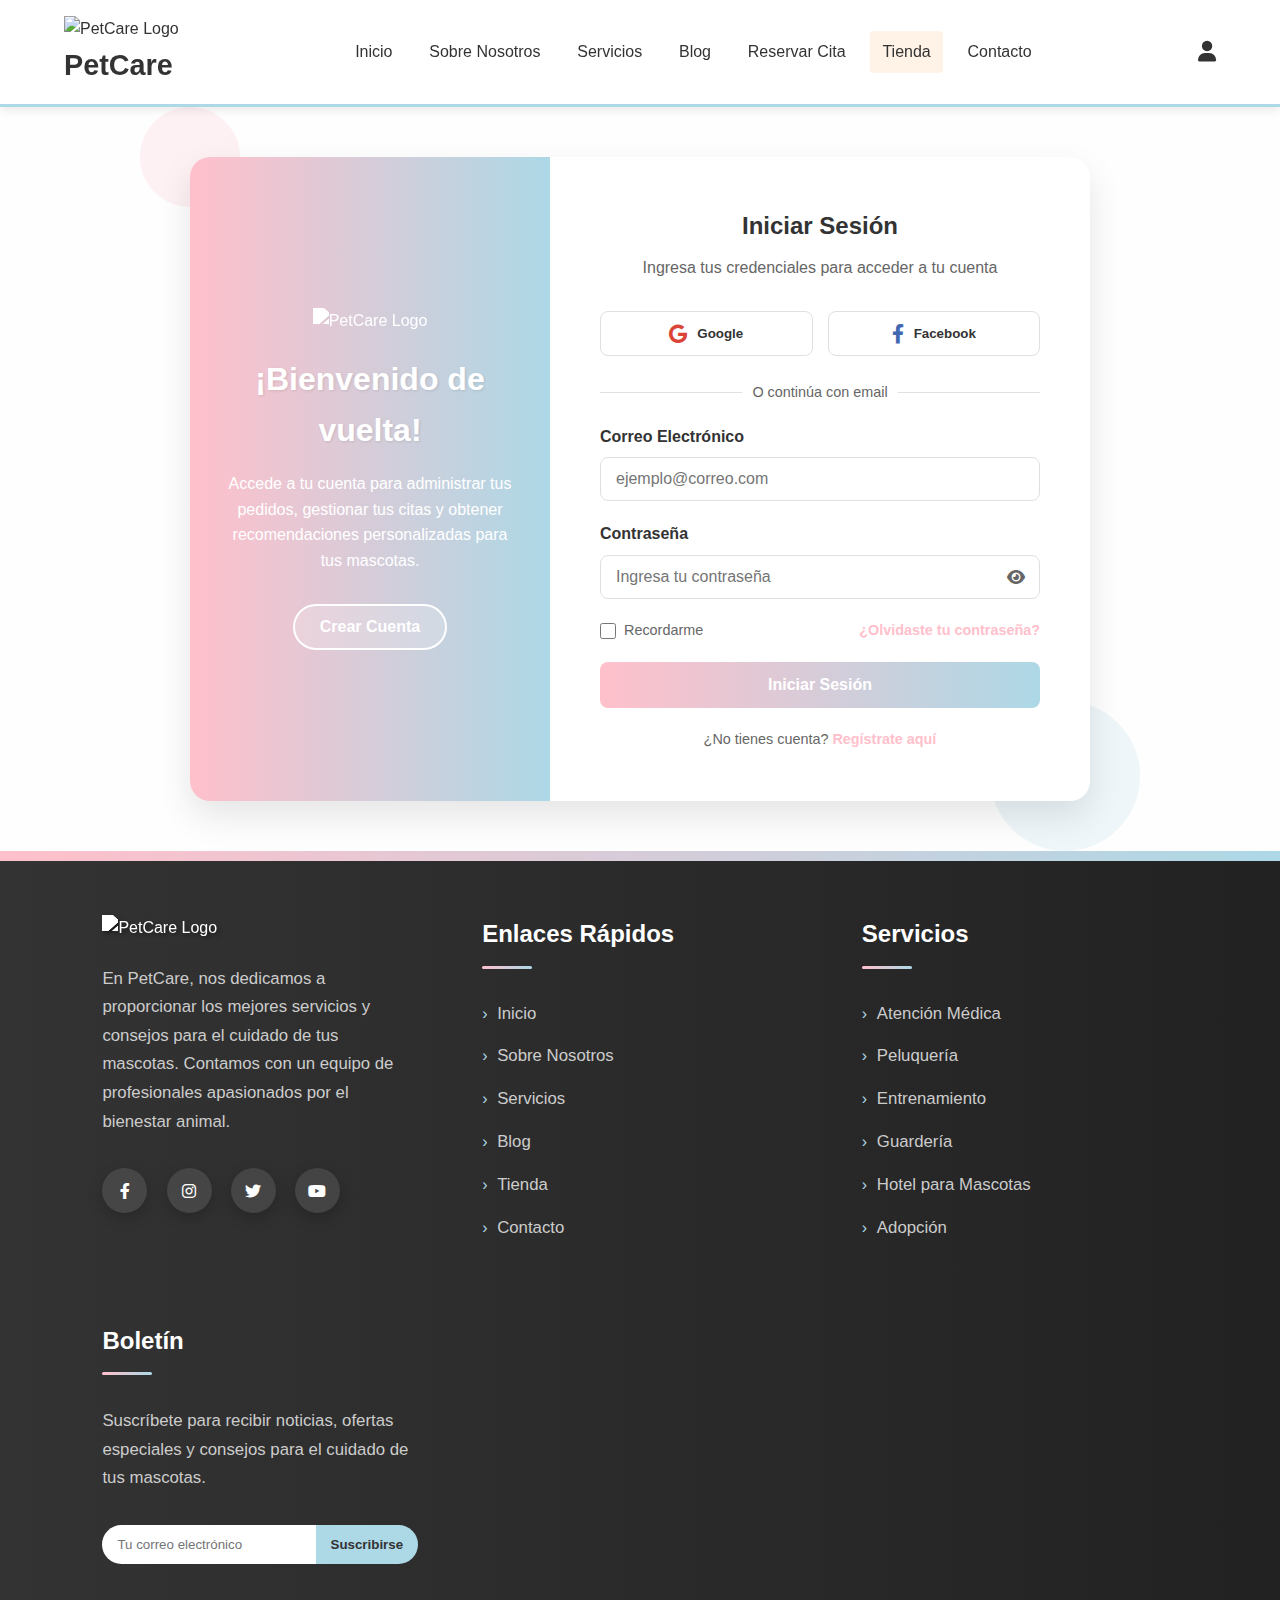
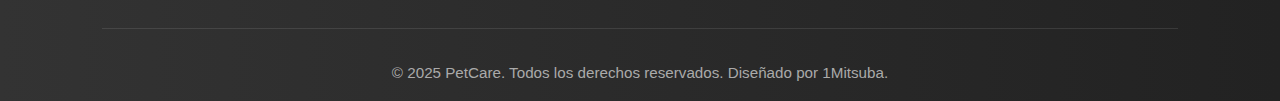
==== login.html @ c2512a58 "Add files via upload" ====
<!DOCTYPE html>
<html lang="es">
<head>
    <meta charset="UTF-8">
    <meta name="viewport" content="width=device-width, initial-scale=1.0">
    <title>Iniciar Sesión - PetCare</title>
    <link rel="stylesheet" href="login-styles.css">
    <!-- Font Awesome para iconos -->
    <link rel="stylesheet" href="https://cdnjs.cloudflare.com/ajax/libs/font-awesome/6.0.0-beta3/css/all.min.css">
</head>
<body>
    <!-- Cabecera con navegación -->
    <header>
        <div class="logo-container">
            <a href="index.html">
                <img src="logo.png" alt="PetCare Logo" class="logo">
                <h1>PetCare</h1>
            </a>
        </div>
        
        <button class="menu-toggle" id="menuToggle">
            <i class="fas fa-bars"></i>
        </button>
        
        <div class="nav-container" id="navContainer">
            <button class="close-menu" id="closeMenu">
                <i class="fas fa-times"></i>
            </button>
            <nav>
                <ul class="nav-links">
                    <li><a href="index.html">Inicio</a></li>
                    <li><a href="about.html">Sobre Nosotros</a></li>
                    <li><a href="services.html">Servicios</a></li>
                    <li><a href="blog.html">Blog</a></li>
                    <li><a href="appointment.html">Reservar Cita</a></li>
                    <li><a href="shop.html" class="shop-link">Tienda</a></li>
                    <li><a href="contact.html">Contacto</a></li>
                </ul>
            </nav>
        </div>
        
        <div class="nav-icons">
            <a href="login.html" class="nav-icon">
                <i class="fas fa-user"></i>
            </a>
        </div>
        
        <div class="nav-overlay" id="navOverlay"></div>
    </header>

    <!-- Contenido principal -->
    <div class="auth-container">
        <div class="auth-card">
            <!-- Panel de información (izquierda) -->
            <div class="auth-info">
                <div class="auth-info-content">
                    <img src="logo.png" alt="PetCare Logo" class="info-logo">
                    <h2 class="info-title">¡Bienvenido de vuelta!</h2>
                    <p class="info-text">Accede a tu cuenta para administrar tus pedidos, gestionar tus citas y obtener recomendaciones personalizadas para tus mascotas.</p>
                    <button class="info-btn" id="showRegisterBtn">Crear Cuenta</button>
                </div>
            </div>
            
            <!-- Panel de formulario (derecha) -->
            <div class="auth-form">
                <!-- Formulario de inicio de sesión -->
                <div id="loginForm">
                    <h2 class="auth-title">Iniciar Sesión</h2>
                    <p class="auth-subtitle">Ingresa tus credenciales para acceder a tu cuenta</p>
                    
                    <div class="social-auth">
                        <button class="social-btn google">
                            <i class="fab fa-google"></i>
                            <span>Google</span>
                        </button>
                        <button class="social-btn facebook">
                            <i class="fab fa-facebook-f"></i>
                            <span>Facebook</span>
                        </button>
                    </div>
                    
                    <div class="separator">O continúa con email</div>
                    
                    <form>
                        <div class="form-group">
                            <label for="email">Correo Electrónico</label>
                            <input type="email" id="email" class="form-control" placeholder="ejemplo@correo.com" required>
                        </div>
                        <div class="form-group">
                            <label for="password">Contraseña</label>
                            <div class="password-container">
                                <input type="password" id="password" class="form-control" placeholder="Ingresa tu contraseña" required>
                                <i class="fas fa-eye toggle-password" id="togglePassword"></i>
                            </div>
                        </div>
                        <div class="remember-forgot">
                            <label class="remember-me">
                                <input type="checkbox">
                                <span>Recordarme</span>
                            </label>
                            <a href="#" class="forgot-password">¿Olvidaste tu contraseña?</a>
                        </div>
                        <button type="submit" class="auth-btn">Iniciar Sesión</button>
                        <p class="extra-links">¿No tienes cuenta? <a href="#" id="showRegisterLink">Regístrate aquí</a></p>
                    </form>
                </div>
                
                <!-- Formulario de registro -->
                <div id="registerForm">
                    <h2 class="auth-title">Crear Cuenta</h2>
                    <p class="auth-subtitle">Crea una cuenta para disfrutar de todos nuestros servicios</p>
                    
                    <div class="social-auth">
                        <button class="social-btn google">
                            <i class="fab fa-google"></i>
                            <span>Google</span>
                        </button>
                        <button class="social-btn facebook">
                            <i class="fab fa-facebook-f"></i>
                            <span>Facebook</span>
                        </button>
                    </div>
                    
                    <div class="separator">O regístrate con email</div>
                    
                    <form>
                        <div class="form-group">
                            <label for="reg-name">Nombre Completo</label>
                            <input type="text" id="reg-name" class="form-control" placeholder="Ingresa tu nombre completo" required>
                        </div>
                        <div class="form-group">
                            <label for="reg-email">Correo Electrónico</label>
                            <input type="email" id="reg-email" class="form-control" placeholder="ejemplo@correo.com" required>
                        </div>
                        <div class="form-group">
                            <label for="reg-password">Contraseña</label>
                            <div class="password-container">
                                <input type="password" id="reg-password" class="form-control" placeholder="Crea una contraseña" required>
                                <i class="fas fa-eye toggle-password" id="toggleRegPassword"></i>
                            </div>
                        </div>
                        <div class="form-group">
                            <label for="reg-confirm">Confirmar Contraseña</label>
                            <div class="password-container">
                                <input type="password" id="reg-confirm" class="form-control" placeholder="Confirma tu contraseña" required>
                                <i class="fas fa-eye toggle-password" id="toggleConfirmPassword"></i>
                            </div>
                        </div>
                        <div class="terms-checkbox">
                            <input type="checkbox" id="terms" required>
                            <label for="terms">He leído y acepto los <a href="#">Términos y Condiciones</a> y la <a href="#">Política de Privacidad</a> de PetCare</label>
                        </div>
                        <button type="submit" class="auth-btn">Crear Cuenta</button>
                        <p class="extra-links">¿Ya tienes cuenta? <a href="#" id="showLoginLink">Inicia sesión aquí</a></p>
                    </form>
                </div>
            </div>
        </div>
    </div>

    <!-- Pie de página -->
    <footer>
        <div class="footer-container">
            <div class="footer-column">
                <img src="logo.png" alt="PetCare Logo" class="footer-logo">
                <p>En PetCare, nos dedicamos a proporcionar los mejores servicios y consejos para el cuidado de tus mascotas. Contamos con un equipo de profesionales apasionados por el bienestar animal.</p>
                <div class="social-icons">
                    <a href="#"><i class="fab fa-facebook-f"></i></a>
                    <a href="#"><i class="fab fa-instagram"></i></a>
                    <a href="#"><i class="fab fa-twitter"></i></a>
                    <a href="#"><i class="fab fa-youtube"></i></a>
                </div>
            </div>
            
            <div class="footer-column">
                <h3>Enlaces Rápidos</h3>
                <ul class="footer-links">
                    <li><a href="index.html">Inicio</a></li>
                    <li><a href="about.html">Sobre Nosotros</a></li>
                    <li><a href="services.html">Servicios</a></li>
                    <li><a href="blog.html">Blog</a></li>
                    <li><a href="shop.html">Tienda</a></li>
                    <li><a href="contact.html">Contacto</a></li>
                </ul>
            </div>
            
            <div class="footer-column">
                <h3>Servicios</h3>
                <ul class="footer-links">
                    <li><a href="services.html#medical">Atención Médica</a></li>
                    <li><a href="services.html#grooming">Peluquería</a></li>
                    <li><a href="services.html#training">Entrenamiento</a></li>
                    <li><a href="services.html#daycare">Guardería</a></li>
                    <li><a href="services.html#hotel">Hotel para Mascotas</a></li>
                    <li><a href="services.html#adoption">Adopción</a></li>
                </ul>
            </div>
            
            <div class="footer-column">
                <h3>Boletín</h3>
                <p>Suscríbete para recibir noticias, ofertas especiales y consejos para el cuidado de tus mascotas.</p>
                <form class="footer-newsletter-form">
                    <input type="email" placeholder="Tu correo electrónico" required>
                    <button type="submit" class="footer-newsletter-btn">Suscribirse</button>
                </form>
            </div>
        </div>
        
        <div class="copyright">
            &copy; 2025 PetCare. Todos los derechos reservados. Diseñado por 1Mitsuba.
        </div>
    </footer>

    <!-- Script para interactividad -->
    <script>
        document.addEventListener('DOMContentLoaded', function() {
            // Menú hamburguesa
            const menuToggle = document.getElementById('menuToggle');
            const closeMenu = document.getElementById('closeMenu');
            const navContainer = document.getElementById('navContainer');
            const navOverlay = document.getElementById('navOverlay');
            
            if (menuToggle && closeMenu && navContainer && navOverlay) {
                menuToggle.addEventListener('click', function() {
                    navContainer.classList.add('active');
                    navOverlay.classList.add('active');
                    document.body.classList.add('menu-open');
                    document.body.style.overflow = 'hidden';
                });
                
                closeMenu.addEventListener('click', closeNav);
                navOverlay.addEventListener('click', closeNav);
                
                const navLinks = document.querySelectorAll('.nav-links a');
                navLinks.forEach(link => {
                    link.addEventListener('click', closeNav);
                });
            }
            
            function closeNav() {
                if (navContainer && navOverlay) {
                    navContainer.classList.remove('active');
                    navOverlay.classList.remove('active');
                    document.body.classList.remove('menu-open');
                    document.body.style.overflow = '';
                }
            }
            
            // Alternar entre formularios de login y registro
            const loginForm = document.getElementById('loginForm');
            const registerForm = document.getElementById('registerForm');
            const showRegisterBtn = document.getElementById('showRegisterBtn');
            const showRegisterLink = document.getElementById('showRegisterLink');
            const showLoginLink = document.getElementById('showLoginLink');
            const authInfo = document.querySelector('.auth-info-content');
            
            function showRegister() {
                loginForm.style.display = 'none';
                registerForm.style.display = 'block';
                authInfo.innerHTML = `
                    <img src="logo.png" alt="PetCare Logo" class="info-logo">
                    <h2 class="info-title">¡Únete a nuestra comunidad!</h2>
                    <p class="info-text">Regístrate para obtener beneficios exclusivos, descuentos especiales y un seguimiento personalizado para la salud de tus mascotas.</p>
                    <button class="info-btn" id="showLoginBtn">Ya tengo cuenta</button>
                `;
                
                // Agregamos listener al nuevo botón
                document.getElementById('showLoginBtn').addEventListener('click', showLogin);
            }
            
            function showLogin() {
                registerForm.style.display = 'none';
                loginForm.style.display = 'block';
                authInfo.innerHTML = `
                    <img src="logo.png" alt="PetCare Logo" class="info-logo">
                    <h2 class="info-title">¡Bienvenido de vuelta!</h2>
                    <p class="info-text">Accede a tu cuenta para administrar tus pedidos, gestionar tus citas y obtener recomendaciones personalizadas para tus mascotas.</p>
                    <button class="info-btn" id="showRegisterBtn">Crear Cuenta</button>
                `;
                
                // Agregamos listener al nuevo botón
                document.getElementById('showRegisterBtn').addEventListener('click', showRegister);
            }
            
            showRegisterBtn.addEventListener('click', showRegister);
            showRegisterLink.addEventListener('click', function(e) {
                e.preventDefault();
                showRegister();
            });
            
            showLoginLink.addEventListener('click', function(e) {
                e.preventDefault();
                showLogin();
            });
            
            // Mostrar/ocultar contraseñas
            const togglePassword = document.getElementById('togglePassword');
            const toggleRegPassword = document.getElementById('toggleRegPassword');
            const toggleConfirmPassword = document.getElementById('toggleConfirmPassword');
            const passwordField = document.getElementById('password');
            const regPasswordField = document.getElementById('reg-password');
            const confirmPasswordField = document.getElementById('reg-confirm');
            
            togglePassword.addEventListener('click', function() {
                togglePasswordVisibility(passwordField, this);
            });
            
            toggleRegPassword.addEventListener('click', function() {
                togglePasswordVisibility(regPasswordField, this);
            });
            
            toggleConfirmPassword.addEventListener('click', function() {
                togglePasswordVisibility(confirmPasswordField, this);
            });
            
            function togglePasswordVisibility(passwordField, icon) {
                const type = passwordField.getAttribute('type') === 'password' ? 'text' : 'password';
                passwordField.setAttribute('type', type);
                icon.classList.toggle('fa-eye');
                icon.classList.toggle('fa-eye-slash');
            }
        });
    </script>
</body>
</html>
---- login-styles.css ----
/* Variables de color según los solicitados */
:root {
    --color-pink: #FFC0CB;
    --color-light-blue: #ADD8E6;
    --color-light-steel-blue: #B0C4DE;
    --color-peach: #FFDAB9;
    --color-white: #FFFFFF;
    --color-black: #000000;
    --color-dark-gray: #333333;
    --color-medium-gray: #666666;
    --color-light-gray: #F5F5F5;
    
    /* Colores derivados para armonizar */
    --color-pink-light: #FFD6E0;
    --color-pink-dark: #FF9CAB;
    --color-blue-light: #C4E3F3;
    --color-blue-dark: #86B5D9;
    --color-peach-light: #FFF2E6;
    --color-peach-dark: #FFBD8D;
    
    /* Gradientes */
    --gradient-primary: linear-gradient(to right, var(--color-pink), var(--color-light-blue));
    --gradient-secondary: linear-gradient(to right, var(--color-peach), var(--color-light-steel-blue));
}

/* Reset y estilos básicos */
* {
    margin: 0;
    padding: 0;
    box-sizing: border-box;
}

body {
    font-family: 'Segoe UI', Tahoma, Geneva, Verdana, sans-serif;
    line-height: 1.6;
    color: var(--color-dark-gray);
    background-color: var(--color-light-gray);
    background-image: url('login-bg.jpg');
    background-size: cover;
    background-position: center;
    background-attachment: fixed;
    min-height: 100vh;
    display: flex;
    flex-direction: column;
    position: relative;
}

body::before {
    content: '';
    position: absolute;
    top: 0;
    left: 0;
    width: 100%;
    height: 100%;
    background-color: rgba(255, 255, 255, 0.85);
    z-index: -1;
}

a {
    text-decoration: none;
    color: inherit;
}

ul {
    list-style: none;
}

img {
    max-width: 100%;
    height: auto;
}

.container {
    width: 100%;
    max-width: 1200px;
    margin: 0 auto;
    padding: 0 1.5rem;
}

/* Cabecera con menú hamburguesa */
header {
    background-color: var(--color-white);
    padding: 1rem 5%;
    display: flex;
    justify-content: space-between;
    align-items: center;
    box-shadow: 0 2px 10px rgba(0, 0, 0, 0.1);
    position: sticky;
    top: 0;
    z-index: 1000;
    border-bottom: 3px solid var(--color-light-blue);
}

.logo-container {
    display: flex;
    align-items: center;
}

.logo {
    width: 50px;
    height: 50px;
    margin-right: 10px;
}

.logo-container h1 {
    color: var(--color-dark-gray);
    font-size: 1.8rem;
}

.nav-links {
    display: flex;
    gap: 0.8rem;
}

.nav-links a {
    color: var(--color-dark-gray);
    font-weight: 500;
    padding: 8px 12px;
    border-radius: 4px;
    transition: all 0.3s ease;
    display: block;
}

.nav-links a:hover, .nav-links a.active {
    background-color: var(--color-light-blue);
    color: var(--color-dark-gray);
}

.nav-links a.shop-link {
    background-color: var(--color-peach-light);
    color: var(--color-dark-gray);
}

.nav-links a.shop-link:hover {
    background-color: var(--color-peach);
}

/* Iconos de carrito y usuario */
.nav-icons {
    display: flex;
    gap: 20px;
    align-items: center;
}

.nav-icon {
    font-size: 1.3rem;
    color: var(--color-dark-gray);
    position: relative;
    cursor: pointer;
    transition: all 0.3s ease;
}

.nav-icon:hover {
    color: var(--color-pink);
}

.cart-count {
    position: absolute;
    top: -8px;
    right: -8px;
    background-color: var(--color-pink);
    color: var(--color-white);
    font-size: 0.7rem;
    width: 18px;
    height: 18px;
    border-radius: 50%;
    display: flex;
    justify-content: center;
    align-items: center;
    font-weight: bold;
}

/* Menú hamburguesa */
.menu-toggle {
    display: none;
    background: none;
    border: none;
    cursor: pointer;
    font-size: 1.5rem;
    color: var(--color-dark-gray);
    z-index: 1001;
}

.menu-toggle:focus {
    outline: none;
}

.close-menu {
    display: none; /* Oculto por defecto */
    position: absolute;
    top: 1.5rem;
    right: 1.5rem;
    background: none;
    border: none;
    font-size: 1.8rem;
    color: var(--color-dark-gray);
    cursor: pointer;
    z-index: 1002;
}

.nav-overlay {
    display: none; /* Oculto por defecto */
}

/* Contenedor principal con tarjetas de login/registro */
.auth-container {
    max-width: 900px;
    margin: 50px auto;
    display: flex;
    justify-content: center;
    position: relative;
    min-height: 600px;
}

.auth-card {
    background-color: var(--color-white);
    width: 100%;
    border-radius: 20px;
    box-shadow: 0 15px 35px rgba(0, 0, 0, 0.1);
    overflow: hidden;
    position: relative;
    z-index: 5;
    display: flex;
}

/* Panel de info (izquierda) */
.auth-info {
    width: 40%;
    background: var(--gradient-primary);
    padding: 50px 30px;
    display: flex;
    flex-direction: column;
    justify-content: center;
    position: relative;
    color: var(--color-white);
    text-align: center;
}

.auth-info::before {
    content: '';
    position: absolute;
    top: 0;
    left: 0;
    width: 100%;
    height: 100%;
    background: url('paw-pattern.png');
    opacity: 0.05;
    animation: moveBackground 30s linear infinite;
}

@keyframes moveBackground {
    0% {
        background-position: 0 0;
    }
    100% {
        background-position: 100% 100%;
    }
}

.auth-info-content {
    position: relative;
    z-index: 2;
}

.info-logo {
    width: 80px;
    height: 80px;
    margin: 0 auto 20px;
    filter: brightness(0) invert(1);
}

.info-title {
    font-size: 2rem;
    margin-bottom: 15px;
    text-shadow: 1px 1px 3px rgba(0, 0, 0, 0.1);
}

.info-text {
    font-size: 1rem;
    margin-bottom: 30px;
    line-height: 1.6;
}

.info-btn {
    background-color: rgba(255, 255, 255, 0.2);
    color: var(--color-white);
    border: 2px solid var(--color-white);
    padding: 12px 25px;
    border-radius: 30px;
    font-weight: 600;
    cursor: pointer;
    transition: all 0.3s ease;
    font-size: 1rem;
    display: inline-block;
}

.info-btn:hover {
    background-color: var(--color-white);
    color: var(--color-pink);
    transform: translateY(-3px);
    box-shadow: 0 5px 15px rgba(0, 0, 0, 0.1);
}

/* Panel de formulario (derecha) */
.auth-form {
    width: 60%;
    padding: 50px;
    display: flex;
    flex-direction: column;
    justify-content: center;
}

.auth-title {
    font-size: a1.8rem;
    color: var(--color-dark-gray);
    margin-bottom: 10px;
    text-align: center;
}

.auth-subtitle {
    font-size: 1rem;
    color: var(--color-medium-gray);
    margin-bottom: 30px;
    text-align: center;
}

.social-auth {
    display: flex;
    gap: 15px;
    justify-content: center;
    margin-bottom: 25px;
}

.social-btn {
    display: flex;
    align-items: center;
    justify-content: center;
    gap: 10px;
    background-color: var(--color-white);
    border: 1px solid #e0e0e0;
    padding: 12px 20px;
    border-radius: 8px;
    font-weight: 600;
    color: var(--color-dark-gray);
    cursor: pointer;
    transition: all 0.3s ease;
    flex: 1;
}

.social-btn:hover {
    box-shadow: 0 5px 15px rgba(0, 0, 0, 0.05);
    transform: translateY(-3px);
    border-color: var(--color-light-blue);
}

.social-btn i {
    font-size: 1.2rem;
}

.social-btn.google i {
    color: #DB4437;
}

.social-btn.facebook i {
    color: #4267B2;
}

.separator {
    display: flex;
    align-items: center;
    text-align: center;
    margin: 20px 0;
    color: var(--color-medium-gray);
    font-size: 0.9rem;
}

.separator::before,
.separator::after {
    content: '';
    flex: 1;
    border-bottom: 1px solid #e0e0e0;
}

.separator::before {
    margin-right: 10px;
}

.separator::after {
    margin-left: 10px;
}

.form-group {
    margin-bottom: 20px;
}

.form-group label {
    display: block;
    margin-bottom: 8px;
    font-weight: 600;
    color: var(--color-dark-gray);
}

.form-control {
    width: 100%;
    padding: 12px 15px;
    border: 1px solid #e0e0e0;
    border-radius: 8px;
    font-size: 1rem;
    color: var(--color-dark-gray);
    background-color: var(--color-white);
    transition: all 0.3s ease;
}

.form-control:focus {
    outline: none;
    border-color: var(--color-pink);
    box-shadow: 0 0 10px rgba(255, 192, 203, 0.25);
}

.password-container {
    position: relative;
}

.toggle-password {
    position: absolute;
    right: 15px;
    top: 50%;
    transform: translateY(-50%);
    cursor: pointer;
    color: var(--color-medium-gray);
    font-size: 1rem;
}

.remember-forgot {
    display: flex;
    justify-content: space-between;
    align-items: center;
    margin-bottom: 20px;
}

.remember-me {
    display: flex;
    align-items: center;
    gap: 8px;
    color: var(--color-medium-gray);
    font-size: 0.9rem;
}

.remember-me input {
    width: 16px;
    height: 16px;
    accent-color: var(--color-pink);
}

.forgot-password {
    color: var(--color-pink);
    font-size: 0.9rem;
    font-weight: 600;
    transition: all 0.3s ease;
}

.forgot-password:hover {
    color: var(--color-pink-dark);
}

.auth-btn {
    background: var(--gradient-primary);
    color: var(--color-white);
    border: none;
    padding: 14px 25px;
    border-radius: 8px;
    font-weight: 600;
    cursor: pointer;
    transition: all 0.3s ease;
    font-size: 1rem;
    text-align: center;
    width: 100%;
    margin-bottom: 20px;
}

.auth-btn:hover {
    transform: translateY(-3px);
    box-shadow: 0 5px 15px rgba(0, 0, 0, 0.1);
}

.extra-links {
    text-align: center;
    font-size: 0.9rem;
    color: var(--color-medium-gray);
}

.extra-links a {
    color: var(--color-pink);
    font-weight: 600;
    transition: all 0.3s ease;
}

.extra-links a:hover {
    color: var(--color-pink-dark);
}

/* Tarjetas de login y register (solo una se muestra a la vez) */
#registerForm {
    display: none;
}

.terms-checkbox {
    display: flex;
    align-items: flex-start;
    margin-bottom: 20px;
    gap: 10px;
}

.terms-checkbox input {
    width: 16px;
    height: 16px;
    margin-top: 4px;
    accent-color: var(--color-pink);
}

.terms-checkbox label {
    font-size: 0.9rem;
    color: var(--color-medium-gray);
    line-height: 1.4;
}

/* Animaciones */
@keyframes slideInLeft {
    from {
        opacity: 0;
        transform: translateX(-50px);
    }
    to {
        opacity: 1;
        transform: translateX(0);
    }
}

@keyframes slideInRight {
    from {
        opacity: 0;
        transform: translateX(50px);
    }
    to {
        opacity: 1;
        transform: translateX(0);
    }
}

.auth-info {
    animation: slideInLeft 0.8s ease forwards;
}

.auth-form {
    animation: slideInRight 0.8s ease forwards;
}

/* Elementos decorativos */
.auth-container::before {
    content: '';
    position: absolute;
    top: -50px;
    left: -50px;
    width: 100px;
    height: 100px;
    background-color: rgba(255, 192, 203, 0.2);
    border-radius: 50%;
}

.auth-container::after {
    content: '';
    position: absolute;
    bottom: -50px;
    right: -50px;
    width: 150px;
    height: 150px;
    background-color: rgba(173, 216, 230, 0.2);
    border-radius: 50%;
}

/* Pie de página */
footer {
    background: linear-gradient(to right, var(--color-dark-gray), #222);
    color: var(--color-white);
    padding: 4rem 8% 1rem;
    position: relative;
    overflow: hidden;
    margin-top: auto;
}

footer::before {
    content: '';
    position: absolute;
    top: 0;
    left: 0;
    width: 100%;
    height: 10px;
    background: var(--gradient-primary);
}

.footer-container {
    display: grid;
    grid-template-columns: repeat(auto-fit, minmax(250px, 1fr));
    gap: 4rem;
    margin-bottom: 4rem;
}

.footer-logo {
    width: 80px;
    height: 80px;
    margin-bottom: 1.5rem;
    filter: brightness(0) invert(1) drop-shadow(2px 2px 2px rgba(0, 0, 0, 0.5));
    transition: transform 0.3s ease;
}

.footer-logo:hover {
    transform: rotate(10deg);
}

.footer-column p {
    margin-bottom: 2rem;
    color: #ccc;
    font-size: 1.05rem;
    line-height: 1.7;
}

.social-icons {
    display: flex;
    gap: 1.2rem;
}

.social-icons a {
    width: 45px;
    height: 45px;
    background-color: rgba(255, 255, 255, 0.1);
    display: flex;
    justify-content: center;
    align-items: center;
    border-radius: 50%;
    transition: all 0.5s ease;
    box-shadow: 0 5px 15px rgba(0, 0, 0, 0.2);
    color: var(--color-white);
}

.social-icons a:hover {
    transform: translateY(-8px) rotate(360deg);
}

.social-icons a:nth-child(1):hover {
    background-color: #3b5998;
}

.social-icons a:nth-child(2):hover {
    background: linear-gradient(45deg, #f09433, #e6683c, #dc2743, #cc2366, #bc1888);
}

.social-icons a:nth-child(3):hover {
    background-color: #1da1f2;
}

.social-icons a:nth-child(4):hover {
    background-color: #ff0000;
}

.footer-column h3 {
    margin-bottom: 2rem;
    color: var(--color-white);
    font-size: 1.5rem;
    position: relative;
    padding-bottom: 15px;
    display: inline-block;
}

.footer-column h3::after {
    content: '';
    position: absolute;
    bottom: 0;
    left: 0;
    width: 50px;
    height: 3px;
    background: var(--gradient-primary);
    border-radius: 3px;
}

.footer-links li {
    margin-bottom: 1rem;
    transition: all 0.3s ease;
    position: relative;
    padding-left: 15px;
}

.footer-links li::before {
    content: "›";
    position: absolute;
    left: 0;
    top: 0;
    color: var(--color-light-blue);
    transition: all 0.3s ease;
}

.footer-links li:hover::before {
    left: 5px;
    color: var(--color-pink);
}

.footer-links a {
    color: #ccc;
    transition: all 0.3s ease;
    font-size: 1.05rem;
}

.footer-links a:hover {
    color: var(--color-light-blue);
}

/* Formulario de newsletter */
.footer-newsletter-form {
    display: flex;
    margin-top: 1.5rem;
    max-width: 100%;
}

.footer-newsletter-form input {
    flex: 1;
    padding: 12px 15px;
    border: none;
    border-radius: 30px 0 0 30px;
    color: var(--color-dark-gray);
}

.footer-newsletter-btn {
    background-color: var(--color-light-blue);
    color: var(--color-dark-gray);
    border: none;
    padding: 12px 15px;
    border-radius: 0 30px 30px 0;
    cursor: pointer;
    white-space: nowrap;
    min-width: fit-content;
    font-weight: 600;
}

.footer-newsletter-btn:hover {
    background-color: var(--color-blue-dark);
    color: var(--color-white);
}

.copyright {
    text-align: center;
    padding-top: 2rem;
    border-top: 1px solid rgba(255, 255, 255, 0.1);
    color: #aaa;
    font-size: 0.95rem;
}

/* Media queries */
@media (max-width: 992px) {
    .auth-card {
        width: 90%;
        flex-direction: column;
    }
    
    .auth-info {
        width: 100%;
        padding: 40px 30px;
    }
    
    .auth-form {
        width: 100%;
    }
}

@media (max-width: 768px) {
    .menu-toggle {
        display: block;
    }
    
    /* Ocultar el botón de menú cuando el menú está abierto */
    body.menu-open .menu-toggle {
        display: none;
    }
    
    .nav-container {
        position: fixed;
        top: 0;
        right: -100%;
        width: 75%;
        height: 100vh;
        background-color: var(--color-white);
        z-index: 1000;
        box-shadow: -5px 0 15px rgba(0, 0, 0, 0.1);
        transition: all 0.4s ease;
        display: flex;
        flex-direction: column;
        justify-content: center;
        padding: 2rem;
    }
    
    .nav-container.active {
        right: 0;
    }
    
    .nav-container.active .close-menu {
        display: block; /* Mostrar solo cuando el menú está activo */
    }
    
    .nav-links {
        flex-direction: column;
        width: 100%;
        gap: 1rem;
    }
    
    .nav-links li {
        width: 100%;
    }
    
    .nav-links a {
        padding: 1rem;
        text-align: center;
        width: 100%;
        font-size: 1.1rem;
        border-radius: 8px;
    }
    
    .nav-overlay {
        position: fixed;
        top: 0;
        left: 0;
        width: 100%;
        height: 100%;
        background-color: rgba(0, 0, 0, 0.5);
        z-index: 999;
    }
    
    .nav-overlay.active {
        display: block;
    }
    
    .auth-form {
        padding: 40px 25px;
    }
    
    .social-auth {
        flex-direction: column;
    }
    
    .remember-forgot {
        flex-direction: column;
        gap: 15px;
        align-items: flex-start;
    }
}

@media (max-width: 576px) {
    .auth-info {
        padding: 30px 20px;
    }
    
    .auth-form {
        padding: 30px 20px;
    }
    
    .footer-container {
        grid-template-columns: 1fr;
        text-align: center;
    }
    
    .footer-column h3::after {
        left: 50%;
        transform: translateX(-50%);
    }
    
    .footer-links li {
        padding-left: 0;
    }
    
    .footer-links li::before {
        display: none;
    }
    
    .social-icons {
        justify-content: center;
    }
    
    .footer-newsletter-form {
        flex-direction: column;
    }
    
    .footer-newsletter-form input {
        width: 100%;
        border-radius: 30px;
        margin-bottom: 0.5rem;
    }
    
    .footer-newsletter-btn {
        width: 100%;
        border-radius: 30px;
    }
}
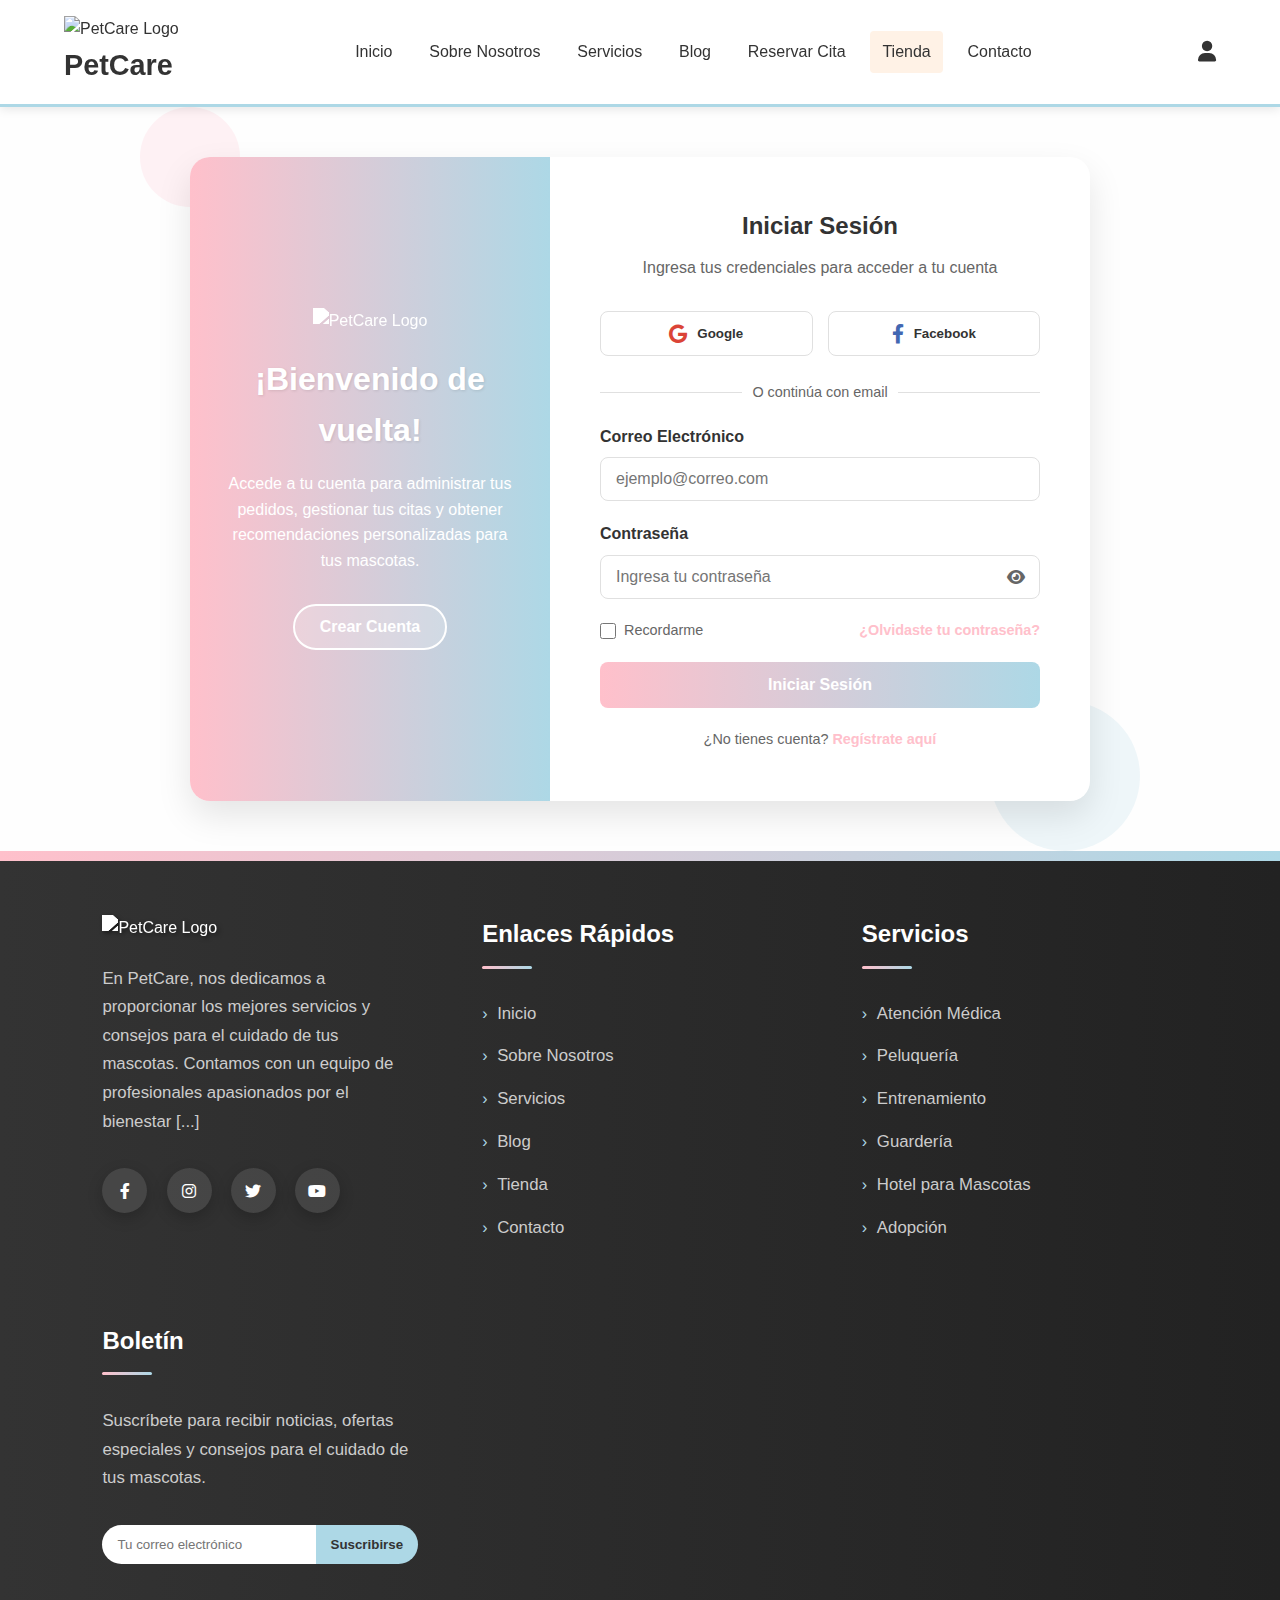
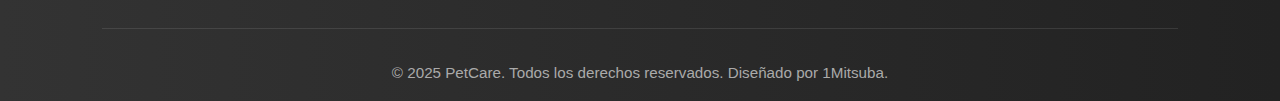
==== commit 355506cc: "Update login.html" ====
--- a/login.html
+++ b/login.html
@@ -81,7 +81,7 @@
                     
                     <div class="separator">O continúa con email</div>
                     
-                    <form>
+                    <form id="loginUserForm">
                         <div class="form-group">
                             <label for="email">Correo Electrónico</label>
                             <input type="email" id="email" class="form-control" placeholder="ejemplo@correo.com" required>
@@ -123,11 +123,60 @@
                     
                     <div class="separator">O regístrate con email</div>
                     
-                    <form>
-                        <div class="form-group">
-                            <label for="reg-name">Nombre Completo</label>
-                            <input type="text" id="reg-name" class="form-control" placeholder="Ingresa tu nombre completo" required>
-                        </div>
+                    <form id="registerUserForm">
+                        <!-- Campos para nombre y apellidos -->
+                        <div class="form-group">
+                            <label for="reg-name">Nombre</label>
+                            <input type="text" id="reg-name" class="form-control" placeholder="Ingresa tu nombre" required>
+                        </div>
+                        <div class="form-row">
+                            <div class="form-group">
+                                <label for="reg-lastname1">Primer Apellido</label>
+                                <input type="text" id="reg-lastname1" class="form-control" placeholder="Primer apellido" required>
+                            </div>
+                            <div class="form-group">
+                                <label for="reg-lastname2">Segundo Apellido</label>
+                                <input type="text" id="reg-lastname2" class="form-control" placeholder="Segundo apellido (opcional)">
+                            </div>
+                        </div>
+                        
+                        <!-- Campo CI -->
+                        <div class="form-group">
+                            <label for="reg-ci">CI (Cédula de Identidad)</label>
+                            <input type="text" id="reg-ci" class="form-control" placeholder="Ingresa tu CI" required>
+                        </div>
+                        
+                        <!-- Campo dirección -->
+                        <div class="form-group">
+                            <label for="reg-address">Dirección</label>
+                            <input type="text" id="reg-address" class="form-control" placeholder="Ingresa tu dirección" required>
+                        </div>
+                        
+                        <!-- Campo género -->
+                        <div class="form-group">
+                            <label for="reg-gender">Género</label>
+                            <select id="reg-gender" class="form-control" required>
+                                <option value="" disabled selected>Selecciona tu género</option>
+                                <option value="masculino">Masculino</option>
+                                <option value="femenino">Femenino</option>
+                                <option value="otro">Otro</option>
+                                <option value="no-especificar">Prefiero no especificar</option>
+                            </select>
+                        </div>
+                        
+                        <!-- Campos opcionales -->
+                        <div class="form-row">
+                            <div class="form-group">
+                                <label for="reg-nit">NIT (opcional)</label>
+                                <input type="text" id="reg-nit" class="form-control" placeholder="Ingresa tu NIT">
+                            </div>
+                            <div class="form-group">
+                                <label for="reg-phone">Teléfono (opcional)</label>
+                                <input type="tel" id="reg-phone" class="form-control" placeholder="Ingresa tu teléfono">
+                            </div>
+                        </div>
+                        
+                        <!-- Campos de correo y contraseña -->
                         <div class="form-group">
                             <label for="reg-email">Correo Electrónico</label>
                             <input type="email" id="reg-email" class="form-control" placeholder="ejemplo@correo.com" required>
@@ -163,7 +212,7 @@
         <div class="footer-container">
             <div class="footer-column">
                 <img src="logo.png" alt="PetCare Logo" class="footer-logo">
-                <p>En PetCare, nos dedicamos a proporcionar los mejores servicios y consejos para el cuidado de tus mascotas. Contamos con un equipo de profesionales apasionados por el bienestar animal.</p>
+                <p>En PetCare, nos dedicamos a proporcionar los mejores servicios y consejos para el cuidado de tus mascotas. Contamos con un equipo de profesionales apasionados por el bienestar [...]
                 <div class="social-icons">
                     <a href="#"><i class="fab fa-facebook-f"></i></a>
                     <a href="#"><i class="fab fa-instagram"></i></a>
@@ -212,114 +261,6 @@
     </footer>
 
     <!-- Script para interactividad -->
-    <script>
-        document.addEventListener('DOMContentLoaded', function() {
-            // Menú hamburguesa
-            const menuToggle = document.getElementById('menuToggle');
-            const closeMenu = document.getElementById('closeMenu');
-            const navContainer = document.getElementById('navContainer');
-            const navOverlay = document.getElementById('navOverlay');
-            
-            if (menuToggle && closeMenu && navContainer && navOverlay) {
-                menuToggle.addEventListener('click', function() {
-                    navContainer.classList.add('active');
-                    navOverlay.classList.add('active');
-                    document.body.classList.add('menu-open');
-                    document.body.style.overflow = 'hidden';
-                });
-                
-                closeMenu.addEventListener('click', closeNav);
-                navOverlay.addEventListener('click', closeNav);
-                
-                const navLinks = document.querySelectorAll('.nav-links a');
-                navLinks.forEach(link => {
-                    link.addEventListener('click', closeNav);
-                });
-            }
-            
-            function closeNav() {
-                if (navContainer && navOverlay) {
-                    navContainer.classList.remove('active');
-                    navOverlay.classList.remove('active');
-                    document.body.classList.remove('menu-open');
-                    document.body.style.overflow = '';
-                }
-            }
-            
-            // Alternar entre formularios de login y registro
-            const loginForm = document.getElementById('loginForm');
-            const registerForm = document.getElementById('registerForm');
-            const showRegisterBtn = document.getElementById('showRegisterBtn');
-            const showRegisterLink = document.getElementById('showRegisterLink');
-            const showLoginLink = document.getElementById('showLoginLink');
-            const authInfo = document.querySelector('.auth-info-content');
-            
-            function showRegister() {
-                loginForm.style.display = 'none';
-                registerForm.style.display = 'block';
-                authInfo.innerHTML = `
-                    <img src="logo.png" alt="PetCare Logo" class="info-logo">
-                    <h2 class="info-title">¡Únete a nuestra comunidad!</h2>
-                    <p class="info-text">Regístrate para obtener beneficios exclusivos, descuentos especiales y un seguimiento personalizado para la salud de tus mascotas.</p>
-                    <button class="info-btn" id="showLoginBtn">Ya tengo cuenta</button>
-                `;
-                
-                // Agregamos listener al nuevo botón
-                document.getElementById('showLoginBtn').addEventListener('click', showLogin);
-            }
-            
-            function showLogin() {
-                registerForm.style.display = 'none';
-                loginForm.style.display = 'block';
-                authInfo.innerHTML = `
-                    <img src="logo.png" alt="PetCare Logo" class="info-logo">
-                    <h2 class="info-title">¡Bienvenido de vuelta!</h2>
-                    <p class="info-text">Accede a tu cuenta para administrar tus pedidos, gestionar tus citas y obtener recomendaciones personalizadas para tus mascotas.</p>
-                    <button class="info-btn" id="showRegisterBtn">Crear Cuenta</button>
-                `;
-                
-                // Agregamos listener al nuevo botón
-                document.getElementById('showRegisterBtn').addEventListener('click', showRegister);
-            }
-            
-            showRegisterBtn.addEventListener('click', showRegister);
-            showRegisterLink.addEventListener('click', function(e) {
-                e.preventDefault();
-                showRegister();
-            });
-            
-            showLoginLink.addEventListener('click', function(e) {
-                e.preventDefault();
-                showLogin();
-            });
-            
-            // Mostrar/ocultar contraseñas
-            const togglePassword = document.getElementById('togglePassword');
-            const toggleRegPassword = document.getElementById('toggleRegPassword');
-            const toggleConfirmPassword = document.getElementById('toggleConfirmPassword');
-            const passwordField = document.getElementById('password');
-            const regPasswordField = document.getElementById('reg-password');
-            const confirmPasswordField = document.getElementById('reg-confirm');
-            
-            togglePassword.addEventListener('click', function() {
-                togglePasswordVisibility(passwordField, this);
-            });
-            
-            toggleRegPassword.addEventListener('click', function() {
-                togglePasswordVisibility(regPasswordField, this);
-            });
-            
-            toggleConfirmPassword.addEventListener('click', function() {
-                togglePasswordVisibility(confirmPasswordField, this);
-            });
-            
-            function togglePasswordVisibility(passwordField, icon) {
-                const type = passwordField.getAttribute('type') === 'password' ? 'text' : 'password';
-                passwordField.setAttribute('type', type);
-                icon.classList.toggle('fa-eye');
-                icon.classList.toggle('fa-eye-slash');
-            }
-        });
-    </script>
+    <script src="login.js"></script>
 </body>
-</html>+</html>
